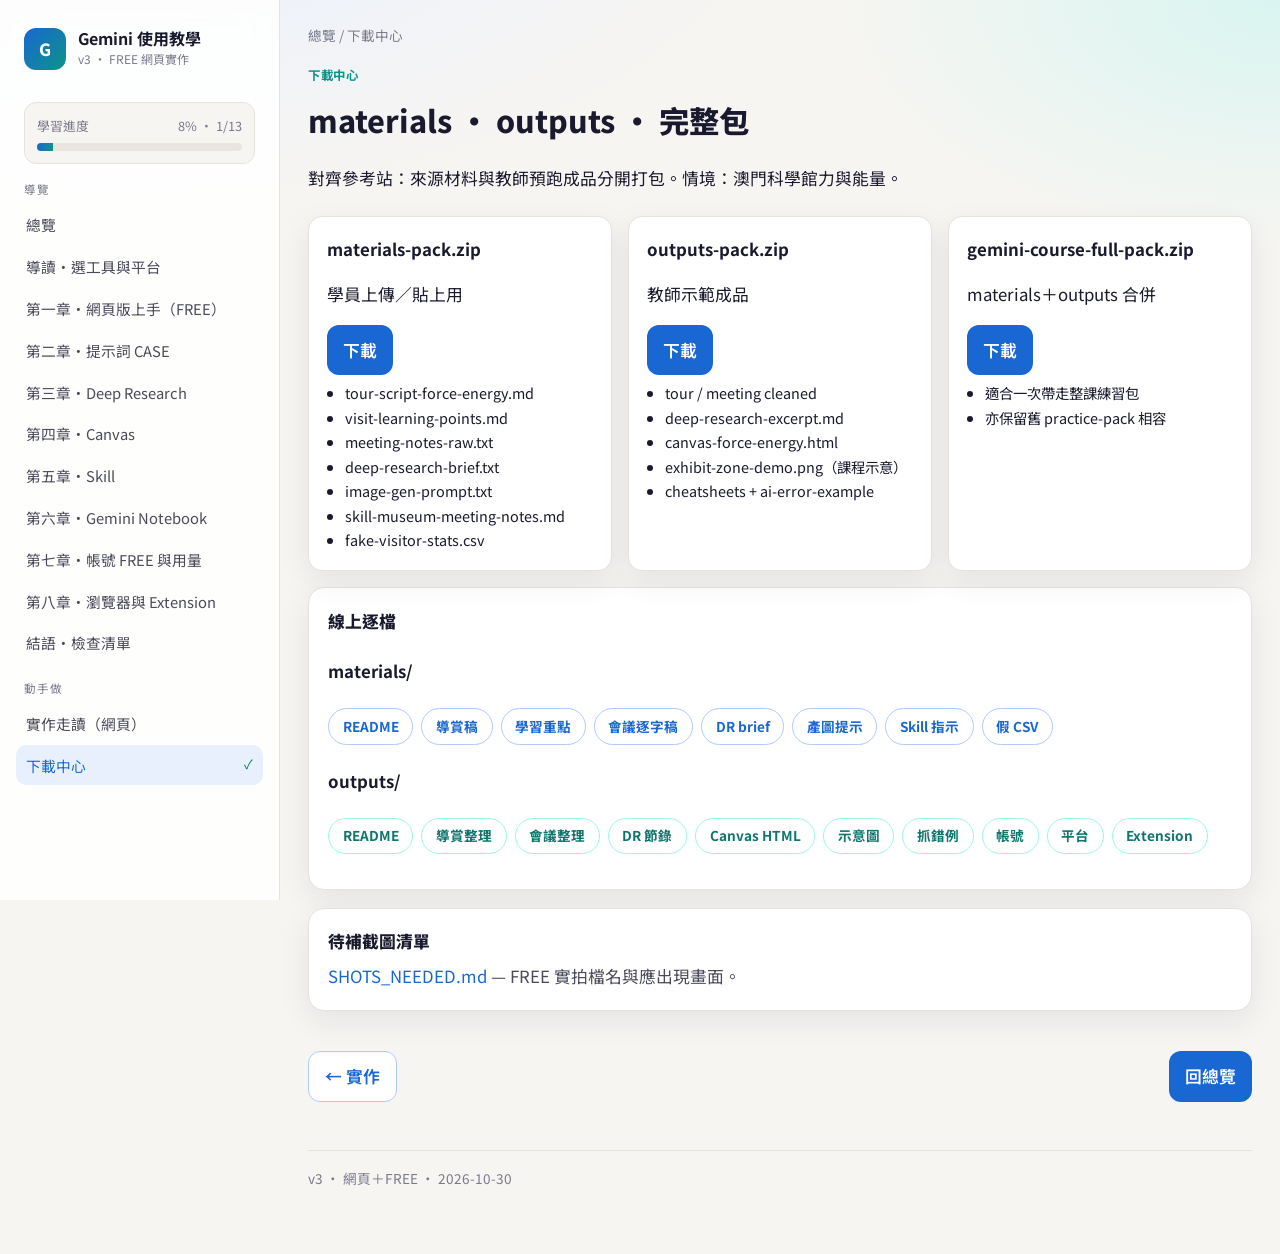
==== downloads/index.html @ 5100d8ec "v3: align with msc-ai-tutorials CASE quality Web-only practice on FREE account; materials/outputs pa" ====
<!DOCTYPE html>
<html lang="zh-Hant-HK">
<head>
<meta charset="utf-8"/>
<meta name="viewport" content="width=device-width, initial-scale=1"/>
<title>下載中心 · Gemini v3</title>
<link rel="preconnect" href="https://fonts.googleapis.com"/>
<link rel="stylesheet" href="https://fonts.googleapis.com/css2?family=Noto+Sans+TC:wght@400;500;700;900&family=JetBrains+Mono:wght@400;600&display=swap"/>
<link rel="stylesheet" href="../css/styles.css"/>
</head>
<body data-page="downloads">
<div class="overlay"></div>
<div class="topbar">
  <button class="menu-btn" data-menu type="button">☰ 目錄</button>
  <strong>Gemini 使用教學 <span class="version-pill">v3</span></strong>
</div>
<div class="layout">
<aside class="sidebar">
  <div class="brand"><div class="brand-mark">G</div><div><h1>Gemini 使用教學</h1><p>v3 · FREE 網頁實作</p></div></div>
  <div class="progress-wrap">
    <div class="progress-label"><span>學習進度</span><span data-progress-text>0%</span></div>
    <div class="progress-bar"><span data-progress-fill></span></div>
  </div>
  <nav class="nav"><div class="nav-section">導覽</div>
<a href="../index.html" data-page="index">總覽</a>
<a href="../chapters/preface.html" data-page="preface">導讀・選工具與平台</a>
<a href="../chapters/ch01.html" data-page="ch01">第一章・網頁版上手（FREE）</a>
<a href="../chapters/ch02.html" data-page="ch02">第二章・提示詞 CASE</a>
<a href="../chapters/ch03.html" data-page="ch03">第三章・Deep Research</a>
<a href="../chapters/ch04.html" data-page="ch04">第四章・Canvas</a>
<a href="../chapters/ch05.html" data-page="ch05">第五章・Skill</a>
<a href="../chapters/ch06.html" data-page="ch06">第六章・Gemini Notebook</a>
<a href="../chapters/ch07.html" data-page="ch07">第七章・帳號 FREE 與用量</a>
<a href="../chapters/ch08.html" data-page="ch08">第八章・瀏覽器與 Extension</a>
<a href="../chapters/epilogue.html" data-page="epilogue">結語・檢查清單</a>
<div class="nav-section">動手做</div>
<a href="../practice/index.html" data-page="practice">實作走讀（網頁）</a>
<a href="../downloads/index.html" data-page="downloads">下載中心</a></nav>
</aside>
<main class="main"><div class="container">

<nav class="breadcrumb"><a href="../index.html">總覽</a> / 下載中心</nav>
<header class="page-head">
  <div class="eyebrow">下載中心</div>
  <h2>materials · outputs · 完整包</h2>
  <p>對齊參考站：來源材料與教師預跑成品分開打包。情境：澳門科學館力與能量。</p>
</header>
<div class="dl-grid">
  <div class="dl-card">
    <h4>materials-pack.zip</h4>
    <p>學員上傳／貼上用</p>
    <a class="btn" href="../assets/downloads/materials-pack.zip">下載</a>
    <ul>
      <li>tour-script-force-energy.md</li>
      <li>visit-learning-points.md</li>
      <li>meeting-notes-raw.txt</li>
      <li>deep-research-brief.txt</li>
      <li>image-gen-prompt.txt</li>
      <li>skill-museum-meeting-notes.md</li>
      <li>fake-visitor-stats.csv</li>
    </ul>
  </div>
  <div class="dl-card">
    <h4>outputs-pack.zip</h4>
    <p>教師示範成品</p>
    <a class="btn" href="../assets/downloads/outputs-pack.zip">下載</a>
    <ul>
      <li>tour / meeting cleaned</li>
      <li>deep-research-excerpt.md</li>
      <li>canvas-force-energy.html</li>
      <li>exhibit-zone-demo.png（課程示意）</li>
      <li>cheatsheets + ai-error-example</li>
    </ul>
  </div>
  <div class="dl-card">
    <h4>gemini-course-full-pack.zip</h4>
    <p>materials＋outputs 合併</p>
    <a class="btn" href="../assets/downloads/gemini-course-full-pack.zip">下載</a>
    <ul>
      <li>適合一次帶走整課練習包</li>
      <li>亦保留舊 practice-pack 相容</li>
    </ul>
  </div>
</div>
<section class="card">
  <h3>線上逐檔</h3>
  <h4>materials/</h4>
  <div class="mat-links">
    <a href="../materials/README-materials.md">README</a>
    <a href="../materials/tour-script-force-energy.md">導賞稿</a>
    <a href="../materials/visit-learning-points.md">學習重點</a>
    <a href="../materials/meeting-notes-raw.txt">會議逐字稿</a>
    <a href="../materials/deep-research-brief.txt">DR brief</a>
    <a href="../materials/image-gen-prompt.txt">產圖提示</a>
    <a href="../materials/skill-museum-meeting-notes.md">Skill 指示</a>
    <a href="../materials/fake-visitor-stats.csv">假 CSV</a>
  </div>
  <h4>outputs/</h4>
  <div class="mat-links">
    <a class="out" href="../outputs/README-outputs.md">README</a>
    <a class="out" href="../outputs/tour-script-cleaned.md">導賞整理</a>
    <a class="out" href="../outputs/meeting-notes-cleaned.md">會議整理</a>
    <a class="out" href="../outputs/deep-research-excerpt.md">DR 節錄</a>
    <a class="out" href="../outputs/canvas-force-energy.html">Canvas HTML</a>
    <a class="out" href="../outputs/exhibit-zone-demo.png">示意圖</a>
    <a class="out" href="../outputs/ai-error-example.md">抓錯例</a>
    <a class="out" href="../outputs/account-cheatsheet.md">帳號</a>
    <a class="out" href="../outputs/platforms-cheatsheet.md">平台</a>
    <a class="out" href="../outputs/extensions-cheatsheet.md">Extension</a>
  </div>
</section>
<section class="card">
  <h3>待補截圖清單</h3>
  <p><a href="../SHOTS_NEEDED.md">SHOTS_NEEDED.md</a> — FREE 實拍檔名與應出現畫面。</p>
</section>
<div class="pager"><a class="btn secondary" href="../practice/index.html">← 實作</a><a class="btn" href="../index.html">回總覽</a></div>

<div class="footer-note">v3 · 網頁＋FREE · 2026-10-30</div>
</div></main></div>
<script src="../js/app.js"></script>
<script src="../js/quiz.js"></script>
</body></html>
---- css/styles.css ----
:root {
  --bg: #f7f5f2;
  --bg-card: #ffffff;
  --ink: #1a1a2e;
  --ink-soft: #4a4a5a;
  --muted: #7a7a8c;
  --line: #e6e2dc;
  --accent: #1967d2;
  --accent-2: #0d9488;
  --accent-soft: #e8f0fe;
  --teal-soft: #d9f5f1;
  --warn: #c2410c;
  --ok: #047857;
  --danger: #b91c1c;
  --radius: 16px;
  --shadow: 0 10px 30px rgba(26,26,46,.08);
  --font: "Noto Sans TC", "PingFang TC", "Microsoft JhengHei", system-ui, sans-serif;
  --mono: "JetBrains Mono", ui-monospace, monospace;
  --sidebar-w: 280px;
  --max: 920px;
}
* { box-sizing: border-box; }
html { scroll-behavior: smooth; }
body {
  margin: 0;
  font-family: var(--font);
  color: var(--ink);
  background:
    radial-gradient(1200px 600px at 10% -10%, #e8f0fe 0%, transparent 55%),
    radial-gradient(900px 500px at 100% 0%, #d9f5f1 0%, transparent 50%),
    var(--bg);
  line-height: 1.7;
  min-height: 100vh;
}
a { color: var(--accent); text-decoration: none; }
a:hover { text-decoration: underline; }
img, svg { max-width: 100%; height: auto; }
code, .mono { font-family: var(--mono); font-size: .92em; }

.layout { display: grid; grid-template-columns: var(--sidebar-w) 1fr; min-height: 100vh; }
.sidebar {
  position: sticky; top: 0; height: 100vh; overflow-y: auto;
  background: rgba(255,255,255,.85); backdrop-filter: blur(10px);
  border-right: 1px solid var(--line); padding: 1.25rem 1rem 2rem;
}
.brand { display: flex; gap: .75rem; align-items: center; padding: .5rem .5rem 1rem; }
.brand-mark {
  width: 42px; height: 42px; border-radius: 12px;
  background: linear-gradient(135deg, var(--accent), var(--accent-2));
  display: grid; place-items: center; color: #fff; font-weight: 800;
}
.brand h1 { font-size: 1rem; margin: 0; line-height: 1.3; }
.brand p { margin: 0; font-size: .75rem; color: var(--muted); }
.nav-section { margin: 1rem 0 .35rem; font-size: .72rem; letter-spacing: .08em; color: var(--muted); text-transform: uppercase; padding: 0 .5rem; }
.nav a {
  display: block; padding: .45rem .65rem; border-radius: 10px; color: var(--ink-soft);
  font-size: .92rem; text-decoration: none; margin-bottom: .15rem;
}
.nav a:hover, .nav a.active { background: var(--accent-soft); color: var(--accent); text-decoration: none; }
.nav a .done { float: right; color: var(--ok); font-size: .8rem; }
.progress-wrap { margin: 1rem .5rem; padding: .75rem; background: var(--bg); border-radius: 12px; border: 1px solid var(--line); }
.progress-label { display: flex; justify-content: space-between; font-size: .8rem; color: var(--muted); margin-bottom: .4rem; }
.progress-bar { height: 8px; background: #e8e4de; border-radius: 99px; overflow: hidden; }
.progress-bar > span { display: block; height: 100%; width: 0%; background: linear-gradient(90deg, var(--accent), var(--accent-2)); transition: width .35s ease; }

.main { padding: 1.5rem 1.75rem 4rem; }
.container { max-width: var(--max); margin: 0 auto; }
.topbar {
  display: none; position: sticky; top: 0; z-index: 20;
  background: rgba(247,245,242,.92); backdrop-filter: blur(8px);
  border-bottom: 1px solid var(--line); padding: .75rem 1rem;
  align-items: center; justify-content: space-between;
}
.menu-btn {
  border: 1px solid var(--line); background: #fff; border-radius: 10px;
  padding: .45rem .7rem; font: inherit; cursor: pointer;
}
.hero {
  background: linear-gradient(135deg, #174ea6 0%, #1967d2 45%, #0d9488 100%);
  color: #fff; border-radius: 24px; padding: 2.2rem 2rem; position: relative; overflow: hidden;
  box-shadow: var(--shadow); margin-bottom: 1.5rem;
}
.hero::after {
  content: ""; position: absolute; inset: auto -10% -40% 40%; height: 80%;
  background: radial-gradient(circle, rgba(255,255,255,.18), transparent 60%);
  pointer-events: none;
}
.hero h2 { margin: 0 0 .5rem; font-size: clamp(1.6rem, 3vw, 2.2rem); position: relative; z-index: 1; }
.hero p { margin: 0; opacity: .92; max-width: 46ch; position: relative; z-index: 1; }
.badge {
  display: inline-flex; align-items: center; gap: .35rem;
  background: rgba(255,255,255,.18); border: 1px solid rgba(255,255,255,.25);
  padding: .25rem .65rem; border-radius: 999px; font-size: .78rem; margin-bottom: .85rem;
}
.grid { display: grid; gap: 1rem; }
.grid-2 { grid-template-columns: repeat(2, 1fr); }
.grid-3 { grid-template-columns: repeat(3, 1fr); }
.card {
  background: var(--bg-card); border: 1px solid var(--line); border-radius: var(--radius);
  padding: 1.15rem 1.2rem; box-shadow: var(--shadow);
}
.card h3 { margin: 0 0 .4rem; font-size: 1.05rem; }
.card p { margin: 0; color: var(--ink-soft); font-size: .95rem; }
.card.accent { border-color: #aecbfa; background: linear-gradient(180deg, #f8fbff, #fff); }
.card.teal { border-color: #b7e8e1; background: linear-gradient(180deg, #f2fffd, #fff); }
.kicker { font-size: .78rem; color: var(--accent); font-weight: 700; letter-spacing: .04em; margin-bottom: .35rem; }
.section { margin: 2rem 0; }
.section h2 { margin: 0 0 .75rem; font-size: 1.45rem; }
.section h3 { margin: 1.4rem 0 .5rem; font-size: 1.15rem; }
.lead { font-size: 1.05rem; color: var(--ink-soft); }
.callout {
  border-left: 4px solid var(--accent); background: var(--accent-soft);
  padding: .9rem 1rem; border-radius: 0 12px 12px 0; margin: 1rem 0;
}
.callout.teal { border-color: var(--accent-2); background: var(--teal-soft); }
.callout.warn { border-color: var(--warn); background: #fff4ed; }
.figure {
  background: #fff; border: 1px solid var(--line); border-radius: var(--radius);
  padding: 1rem; margin: 1.25rem 0; box-shadow: var(--shadow);
}
.figure figcaption { margin-top: .65rem; font-size: .85rem; color: var(--muted); text-align: center; }
.summary {
  background: linear-gradient(180deg, #fff, #f4f0ea); border: 1px solid var(--line);
  border-radius: var(--radius); padding: 1.25rem 1.35rem; margin-top: 2rem;
}
.summary h3 { margin-top: 0; }
.summary ul { margin: .4rem 0 0; padding-left: 1.2rem; }
.summary li { margin: .35rem 0; }

.quiz {
  border: 1px solid var(--line); border-radius: var(--radius); background: #fff;
  padding: 1.1rem 1.2rem; margin: 1rem 0 1.4rem; box-shadow: var(--shadow);
}
.quiz .q-meta { font-size: .78rem; color: var(--muted); margin-bottom: .35rem; }
.quiz h4 { margin: 0 0 .75rem; font-size: 1.02rem; }
.quiz .options { display: grid; gap: .5rem; }
.quiz label {
  display: flex; gap: .65rem; align-items: flex-start; padding: .65rem .75rem;
  border: 1px solid var(--line); border-radius: 12px; cursor: pointer; background: #fafafa;
}
.quiz label:hover { border-color: #aecbfa; background: #f8fbff; }
.quiz label.correct { border-color: #6ee7b7; background: #ecfdf5; }
.quiz label.wrong { border-color: #fca5a5; background: #fef2f2; }
.quiz .feedback { display: none; margin-top: .75rem; padding: .7rem .85rem; border-radius: 10px; font-size: .92rem; }
.quiz .feedback.show { display: block; }
.quiz .feedback.ok { background: #ecfdf5; color: var(--ok); }
.quiz .feedback.bad { background: #fef2f2; color: var(--danger); }
.btn {
  display: inline-flex; align-items: center; gap: .4rem; border: none; cursor: pointer;
  background: var(--accent); color: #fff; border-radius: 12px; padding: .65rem 1rem;
  font: inherit; font-weight: 600; text-decoration: none;
}
.btn:hover { filter: brightness(1.05); text-decoration: none; color: #fff; }
.btn.ghost { background: #fff; color: var(--accent); border: 1px solid #aecbfa; }
.btn.teal { background: var(--accent-2); }
.pager { display: flex; justify-content: space-between; gap: 1rem; margin-top: 2.5rem; flex-wrap: wrap; }
.steps { counter-reset: step; }
.step {
  position: relative; padding: 1rem 1rem 1rem 3.2rem; border: 1px solid var(--line);
  border-radius: var(--radius); background: #fff; margin: 1rem 0; box-shadow: var(--shadow);
}
.step::before {
  counter-increment: step; content: counter(step);
  position: absolute; left: .9rem; top: 1rem; width: 1.8rem; height: 1.8rem;
  border-radius: 999px; background: var(--accent); color: #fff;
  display: grid; place-items: center; font-weight: 700; font-size: .9rem;
}
.step h4 { margin: 0 0 .4rem; }
.mock-ui {
  border: 1px solid #d4d0ca; border-radius: 12px; overflow: hidden; margin: .8rem 0;
  background: #1e1e2e; color: #e8e6ef; font-family: var(--mono); font-size: .82rem;
}
.mock-ui .bar { background: #2a2a3d; padding: .45rem .7rem; display: flex; gap: .35rem; align-items: center; }
.mock-ui .dot { width: 8px; height: 8px; border-radius: 50%; background: #ff5f56; }
.mock-ui .dot:nth-child(2) { background: #ffbd2e; }
.mock-ui .dot:nth-child(3) { background: #27c93f; }
.mock-ui .body { padding: .8rem .9rem; white-space: pre-wrap; line-height: 1.55; }
.mock-ui .hl { color: #7dd3fc; }
.mock-ui .tag { color: #c4b5fd; }
.mock-ui .page { color: #6ee7b7; }
.chip-row { display: flex; flex-wrap: wrap; gap: .4rem; margin: .6rem 0; }
.chip {
  background: var(--accent-soft); color: var(--accent); border-radius: 999px;
  padding: .2rem .65rem; font-size: .8rem; font-weight: 600;
}
.footer-note { margin-top: 3rem; padding-top: 1rem; border-top: 1px solid var(--line); color: var(--muted); font-size: .85rem; }
.overlay {
  display: none; position: fixed; inset: 0; background: rgba(0,0,0,.35); z-index: 30;
}
.overlay.show { display: block; }
@media (max-width: 920px) {
  .layout { grid-template-columns: 1fr; }
  .sidebar {
    position: fixed; left: 0; top: 0; transform: translateX(-105%);
    transition: transform .25s ease; z-index: 40; width: min(86vw, 320px);
  }
  .sidebar.open { transform: translateX(0); }
  .topbar { display: flex; }
  .grid-2, .grid-3 { grid-template-columns: 1fr; }
  .main { padding: 1rem 1rem 3rem; }
}


table.simple { width:100%; border-collapse: collapse; background:#fff; border-radius:12px; overflow:hidden; box-shadow: var(--shadow); margin:1rem 0; }
table.simple th, table.simple td { padding:.7rem .85rem; border-bottom:1px solid var(--line); text-align:left; font-size:.92rem; }
table.simple th { background: var(--accent-soft); color: var(--accent); font-weight:700; }
table.simple tr:last-child td { border-bottom:none; }
.mock-ui { position:relative; overflow:hidden; }
.mock-ui .body { animation: typeglow 2.8s ease-in-out infinite alternate; }
@keyframes typeglow { from { opacity:.88; } to { opacity:1; } }
.steps .step { position:relative; padding-left:1rem; border-left:3px solid var(--accent-soft); margin:1rem 0; transition: border-color .25s; }
.steps .step:hover { border-left-color: var(--accent); }
.tag { display:inline-block; background:var(--teal-soft); color:var(--accent-2); border-radius:999px; padding:.05rem .45rem; font-size:.8rem; }


/* Practice step reveal animation */
.steps .step {
  animation: stepIn .45s ease both;
}
.steps .step:nth-child(1) { animation-delay: .02s; }
.steps .step:nth-child(2) { animation-delay: .05s; }
.steps .step:nth-child(3) { animation-delay: .08s; }
.steps .step:nth-child(4) { animation-delay: .11s; }
.steps .step:nth-child(5) { animation-delay: .14s; }
.steps .step:nth-child(6) { animation-delay: .17s; }
.steps .step:nth-child(7) { animation-delay: .20s; }
.steps .step:nth-child(8) { animation-delay: .23s; }
.steps .step:nth-child(9) { animation-delay: .26s; }
.steps .step:nth-child(10) { animation-delay: .29s; }
@keyframes stepIn {
  from { opacity: 0; transform: translateY(8px); }
  to { opacity: 1; transform: none; }
}
.mock-ui .body .cursor-blink::after {
  content: "▋";
  animation: blink 1s step-end infinite;
  color: #7dd3fc;
  margin-left: 2px;
}
@keyframes blink { 50% { opacity: 0; } }
.mark-done {
  margin-top: .6rem;
}

/* --- gemini-course extensions --- */
.eyebrow, .kicker {
  display: inline-block; font-size: .78rem; letter-spacing: .06em;
  color: var(--accent-2); font-weight: 700; margin-bottom: .35rem;
}
.hero .eyebrow { color: rgba(255,255,255,.85); }
.page-head { margin-bottom: 1.5rem; }
.page-head h2 { margin: .2rem 0 .5rem; font-size: clamp(1.45rem, 2.5vw, 1.9rem); }
.breadcrumb { font-size: .85rem; color: var(--muted); margin-bottom: .75rem; }
.breadcrumb a { color: var(--muted); }
.hero-actions { display: flex; flex-wrap: wrap; gap: .65rem; margin-top: 1.25rem; position: relative; z-index: 1; }
.card { margin-bottom: 1.15rem; }
.card h3 { margin-top: 0; }
.mini-card {
  background: var(--bg); border: 1px solid var(--line); border-radius: 12px;
  padding: .85rem 1rem;
}
.mini-card strong { display: block; margin-bottom: .25rem; color: var(--accent); }
.mini-card p { margin: 0; font-size: .92rem; color: var(--ink-soft); }
.path { display: grid; gap: .65rem; }
.path-item {
  display: flex; gap: .85rem; align-items: flex-start;
  padding: .85rem 1rem; border-radius: 14px; border: 1px solid var(--line);
  background: var(--bg); color: inherit; text-decoration: none;
}
.path-item:hover { border-color: #aecbfa; background: #f8fbff; text-decoration: none; }
.path-item .num {
  flex: 0 0 2.4rem; height: 2.4rem; border-radius: 10px;
  display: grid; place-items: center; font-weight: 800; font-size: .85rem;
  background: linear-gradient(135deg, var(--accent), var(--accent-2)); color: #fff;
}
.path-item strong { display: block; color: var(--ink); }
.path-item span { font-size: .85rem; color: var(--muted); }
ul.clean { padding-left: 1.1rem; margin: .4rem 0; }
ul.clean li { margin: .35rem 0; }
.callout { padding: .85rem 1rem; border-radius: 12px; border: 1px solid var(--line); background: var(--accent-soft); margin: .75rem 0; }
.callout.tip { border-color: var(--accent-2); background: var(--teal-soft); }
.callout p { margin: .35rem 0; }
pre.code, .code-block {
  font-family: var(--mono); font-size: .82rem; line-height: 1.55;
  background: #1a1a2e; color: #e8e4de; padding: 1rem 1.1rem; border-radius: 12px;
  overflow-x: auto; white-space: pre-wrap;
}
.quiz h3 { margin: 0 0 .5rem; font-size: 1.02rem; }
.quiz-actions { margin-top: .75rem; }
.quiz label { display: block; }
.section { margin: 1.5rem 0; }
.lead { font-size: 1.05rem; color: var(--ink-soft); }
.figure { margin: 1rem 0; }
.figure figcaption { font-size: .85rem; color: var(--muted); margin-top: .4rem; }
.chip-row { display: flex; flex-wrap: wrap; gap: .4rem; margin: .75rem 0; }
.chip {
  background: var(--accent-soft); color: var(--accent); border-radius: 999px;
  padding: .2rem .65rem; font-size: .8rem; font-weight: 600;
}
.checklist label { display: flex; gap: .5rem; align-items: flex-start; margin: .4rem 0; cursor: pointer; }
.lab-step {
  border: 1px solid var(--line); border-radius: 14px; padding: 1rem 1.1rem;
  margin: .85rem 0; background: #fff; border-left: 4px solid var(--accent-2);
}
.lab-step h4 { margin: 0 0 .35rem; }
.lab-step .meta { font-size: .8rem; color: var(--muted); margin-bottom: .5rem; }
.mock-ui {
  border: 1px solid var(--line); border-radius: 12px; background: #faf8f5;
  padding: .75rem; font-size: .88rem; margin-top: .5rem;
}
.mock-ui .bar { background: #e8e4de; border-radius: 8px; padding: .35rem .6rem; margin-bottom: .5rem; font-family: var(--mono); font-size: .75rem; }
.btn.secondary, .btn.ghost {
  background: #fff; color: var(--accent); border: 1px solid #aecbfa;
}
.btn.secondary:hover, .btn.ghost:hover { color: var(--accent); filter: none; background: var(--accent-soft); }


.shot-slot {
  margin: .75rem 0 1rem;
  padding: 1.1rem 1rem;
  border: 1.5px dashed #aecbfa;
  border-radius: 12px;
  background: linear-gradient(180deg, #f8fbff, #fff);
  color: #1967d2;
  font-size: .9rem;
  text-align: center;
  min-height: 4.5rem;
  display: flex;
  align-items: center;
  justify-content: center;
  flex-direction: column;
  gap: .35rem;
}
.shot-slot strong { font-weight: 700; }
.shot-slot span { color: #6b7280; font-size: .82rem; }
.btn.secondary, .btn.ghost {
  background: #fff; color: var(--accent); border: 1px solid #aecbfa;
}
.path-item:hover { border-color: #aecbfa; background: #f8fbff; text-decoration: none; }
.hero .btn.secondary { background: rgba(255,255,255,.95); color: #174ea6; border-color: transparent; }
.prompt-box {
  font-family: var(--mono); font-size: .82rem; line-height: 1.55;
  background: #0f172a; color: #e2e8f0; padding: 1rem 1.1rem; border-radius: 12px;
  overflow-x: auto; white-space: pre-wrap; margin: .75rem 0;
  position: relative;
}
.prompt-box .copy-hint { position:absolute; top:.5rem; right:.75rem; font-size:.7rem; color:#94a3b8; }

/* --- remake 2026-10: real shots + pending --- */
.shot {
  margin: .75rem 0 1rem;
  padding: 0;
  border: 1px solid var(--line);
  border-radius: 12px;
  overflow: hidden;
  background: #fff;
  box-shadow: var(--shadow);
}
.shot img {
  display: block;
  width: 100%;
  height: auto;
  vertical-align: middle;
}
.shot figcaption {
  margin: 0;
  padding: .55rem .85rem .7rem;
  font-size: .82rem;
  color: var(--muted);
  background: #faf8f5;
  border-top: 1px solid var(--line);
  text-align: left;
}
.shot-slot.has-shot {
  border: none;
  padding: 0;
  background: transparent;
  min-height: 0;
  display: block;
  text-align: left;
}
.pending-shot {
  margin: .75rem 0 1rem;
  padding: .95rem 1rem;
  border: 1.5px dashed #f0b27a;
  border-radius: 12px;
  background: linear-gradient(180deg, #fff8f0, #fff);
  color: #9a3412;
  font-size: .9rem;
  text-align: left;
}
.pending-shot strong { display: block; margin-bottom: .25rem; color: #c2410c; }
.pending-shot span { color: #78716c; font-size: .82rem; display: block; }
.download-banner {
  display: flex; flex-wrap: wrap; gap: .75rem; align-items: center;
  justify-content: space-between;
  padding: 1rem 1.15rem; margin: 1rem 0;
  border-radius: 14px; border: 1px solid #aecbfa;
  background: linear-gradient(135deg, #e8f0fe, #f2fffd);
}
.download-banner p { margin: 0; color: var(--ink-soft); font-size: .95rem; max-width: 48ch; }
.platform-grid { display: grid; gap: .75rem; grid-template-columns: repeat(auto-fit, minmax(200px, 1fr)); }
.platform-grid .mini-card h4 { margin: 0 0 .35rem; font-size: .95rem; color: var(--accent); }

/* === v3: badges, paid, lightbox, larger type, materials === */
:root {
  --max: 960px;
}
body { font-size: 1.05rem; }
.section h2, .page-head h2, .card h3 { font-weight: 800; }
.card p, .card li, .lead, .step p { font-size: 1.05rem; line-height: 1.75; }
.badge-row { display:flex; flex-wrap:wrap; gap:.35rem; margin:.5rem 0 .75rem; }
.badge.free, .tag-free {
  display:inline-block; font-size:.78rem; font-weight:800; padding:3px 10px; border-radius:6px;
  background:#e6f5f3; color:#0f6e66; vertical-align:middle;
}
.badge.paid, .tag-paid, .badge.pro {
  display:inline-block; font-size:.78rem; font-weight:800; padding:3px 10px; border-radius:6px;
  background:#fde8e8; color:#9b1c1c; vertical-align:middle;
}
.badge.mixed {
  display:inline-block; font-size:.78rem; font-weight:800; padding:3px 10px; border-radius:6px;
  background:#fff3cd; color:#856404; vertical-align:middle;
}
.badge.risk {
  display:inline-block; font-size:.78rem; font-weight:800; padding:3px 10px; border-radius:6px;
  background:#fce4ec; color:#880e4f; vertical-align:middle;
}
.badge.info {
  display:inline-block; font-size:.78rem; font-weight:800; padding:3px 10px; border-radius:6px;
  background:#e3f2fd; color:#0d47a1; vertical-align:middle;
}
.paid-band {
  background: linear-gradient(90deg,#9b1c1c,#c0392b); color:#fff; font-weight:800;
  font-size:.92rem; padding:8px 14px; border-radius:8px; margin:0 0 14px; letter-spacing:.02em;
}
.scene {
  margin:8px 0 14px; font-size:1.02rem; color:#2a4a4a; background:#f3faf9;
  padding:10px 14px; border-radius:8px; border:1px solid #b7e8e1;
}
.scene-tag {
  display:inline-block; background:var(--accent-2); color:#fff; font-size:.78rem;
  font-weight:800; padding:2px 8px; border-radius:6px; margin-right:6px;
}
.callout.check {
  background:#fff1f0; border:2px solid #e05a4f; border-radius:12px; padding:14px 18px; margin:1rem 0;
}
.callout.check .callout-h { font-weight:800; color:#b42318; margin-bottom:6px; }
.mat-links {
  display:flex; flex-wrap:wrap; gap:.5rem; margin:.75rem 0 1rem;
}
.mat-links a {
  display:inline-flex; align-items:center; gap:.3rem;
  background:#fff; border:1px solid #aecbfa; border-radius:999px;
  padding:.35rem .85rem; font-size:.85rem; font-weight:700; color:var(--accent); text-decoration:none;
}
.mat-links a:hover { background:var(--accent-soft); }
.mat-links a.out { border-color:#99f6e4; color:#0f766e; }
.shot img { cursor: zoom-in; }
.lb {
  position:fixed; inset:0; z-index:100; background:rgba(5,15,16,.92);
  display:none; flex-direction:column; align-items:center; justify-content:center;
  padding:48px 12px 40px; cursor:zoom-out;
}
.lb.open { display:flex; animation:lbIn .18s ease; }
@keyframes lbIn { from{opacity:0} to{opacity:1} }
.lb img {
  max-width:min(1600px,98vw); max-height:calc(100vh - 100px);
  width:auto; height:auto; object-fit:contain; border-radius:6px; background:#fff;
  box-shadow:0 10px 50px rgba(0,0,0,.5);
}
.lb-cap { color:#e8f4f2; font-size:.95rem; margin-top:10px; text-align:center; max-width:92vw; line-height:1.5; }
.lb-close {
  position:absolute; top:10px; right:12px; width:44px; height:44px; border-radius:50%;
  border:0; background:rgba(255,255,255,.18); color:#fff; font-size:1.4rem; cursor:pointer;
}
.pending-shot {
  margin:.75rem 0 1rem; padding:1rem 1.1rem;
  border:1.5px dashed #f0b27a; border-radius:12px;
  background:linear-gradient(180deg,#fff8f0,#fff); color:#9a3412; font-size:.95rem;
}
.pending-shot strong { display:block; margin-bottom:.35rem; color:#c2410c; font-size:1rem; }
.pending-shot .expect { color:#57534e; font-size:.88rem; margin-top:.35rem; line-height:1.55; }
.dl-grid { display:grid; gap:1rem; grid-template-columns:repeat(auto-fit,minmax(240px,1fr)); margin:1rem 0; }
.dl-card {
  background:#fff; border:1px solid var(--line); border-radius:14px; padding:1.1rem 1.15rem;
  box-shadow:var(--shadow);
}
.dl-card h4 { margin:0 0 .4rem; }
.dl-card ul { margin:.4rem 0 0; padding-left:1.1rem; font-size:.9rem; }
.version-pill {
  display:inline-block; background:#e8f0fe; color:#174ea6; font-weight:800;
  font-size:.75rem; padding:3px 10px; border-radius:999px; margin-left:.35rem;
}
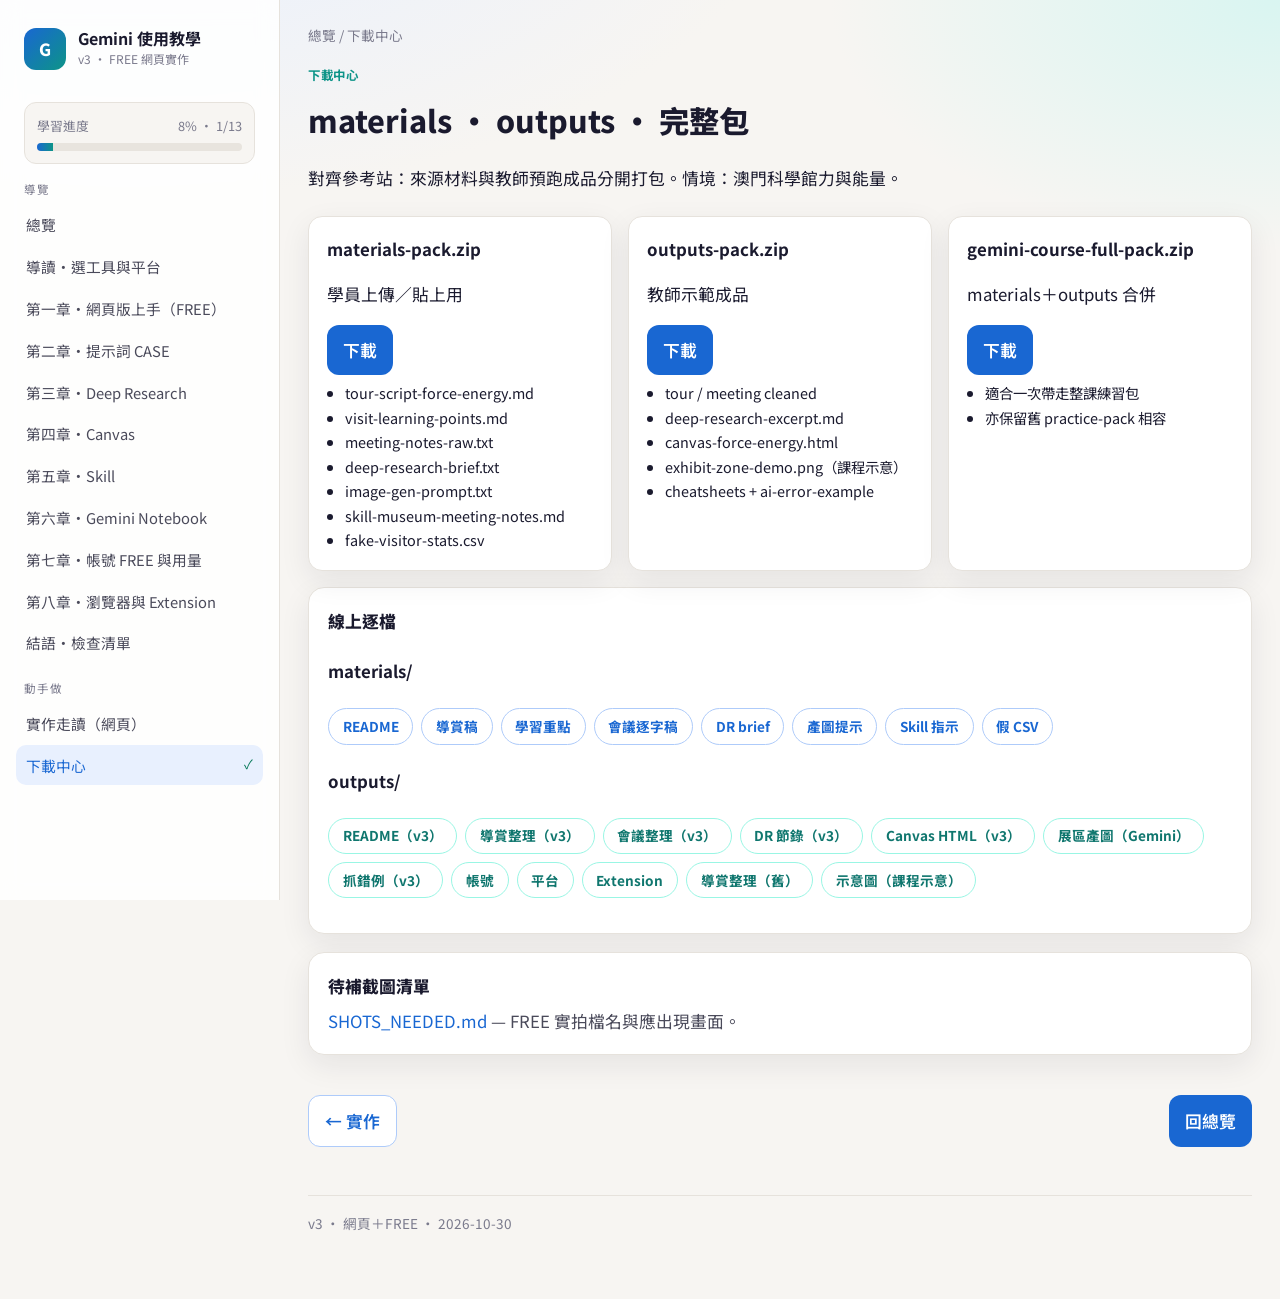
==== commit 8f70e6da: "Add v3 remake outputs pack and refresh downloads links" ====
--- a/downloads/index.html
+++ b/downloads/index.html
@@ -97,16 +97,18 @@
   </div>
   <h4>outputs/</h4>
   <div class="mat-links">
-    <a class="out" href="../outputs/README-outputs.md">README</a>
-    <a class="out" href="../outputs/tour-script-cleaned.md">導賞整理</a>
-    <a class="out" href="../outputs/meeting-notes-cleaned.md">會議整理</a>
-    <a class="out" href="../outputs/deep-research-excerpt.md">DR 節錄</a>
-    <a class="out" href="../outputs/canvas-force-energy.html">Canvas HTML</a>
-    <a class="out" href="../outputs/exhibit-zone-demo.png">示意圖</a>
-    <a class="out" href="../outputs/ai-error-example.md">抓錯例</a>
+    <a class="out" href="../outputs/README.md">README（v3）</a>
+    <a class="out" href="../outputs/05-導賞稿整理結果.md">導賞整理（v3）</a>
+    <a class="out" href="../outputs/03-會議紀錄整理.md">會議整理（v3）</a>
+    <a class="out" href="../outputs/06-DR報告摘錄.md">DR 節錄（v3）</a>
+    <a class="out" href="../outputs/05-參觀重點-canvas.html">Canvas HTML（v3）</a>
+    <a class="out" href="../outputs/04-展區示意-產圖.png">展區產圖（Gemini）</a>
+    <a class="out" href="../outputs/08-錯誤示範對照.md">抓錯例（v3）</a>
     <a class="out" href="../outputs/account-cheatsheet.md">帳號</a>
     <a class="out" href="../outputs/platforms-cheatsheet.md">平台</a>
     <a class="out" href="../outputs/extensions-cheatsheet.md">Extension</a>
+    <a class="out" href="../outputs/tour-script-cleaned.md">導賞整理（舊）</a>
+    <a class="out" href="../outputs/exhibit-zone-demo.png">示意圖（課程示意）</a>
   </div>
 </section>
 <section class="card">
